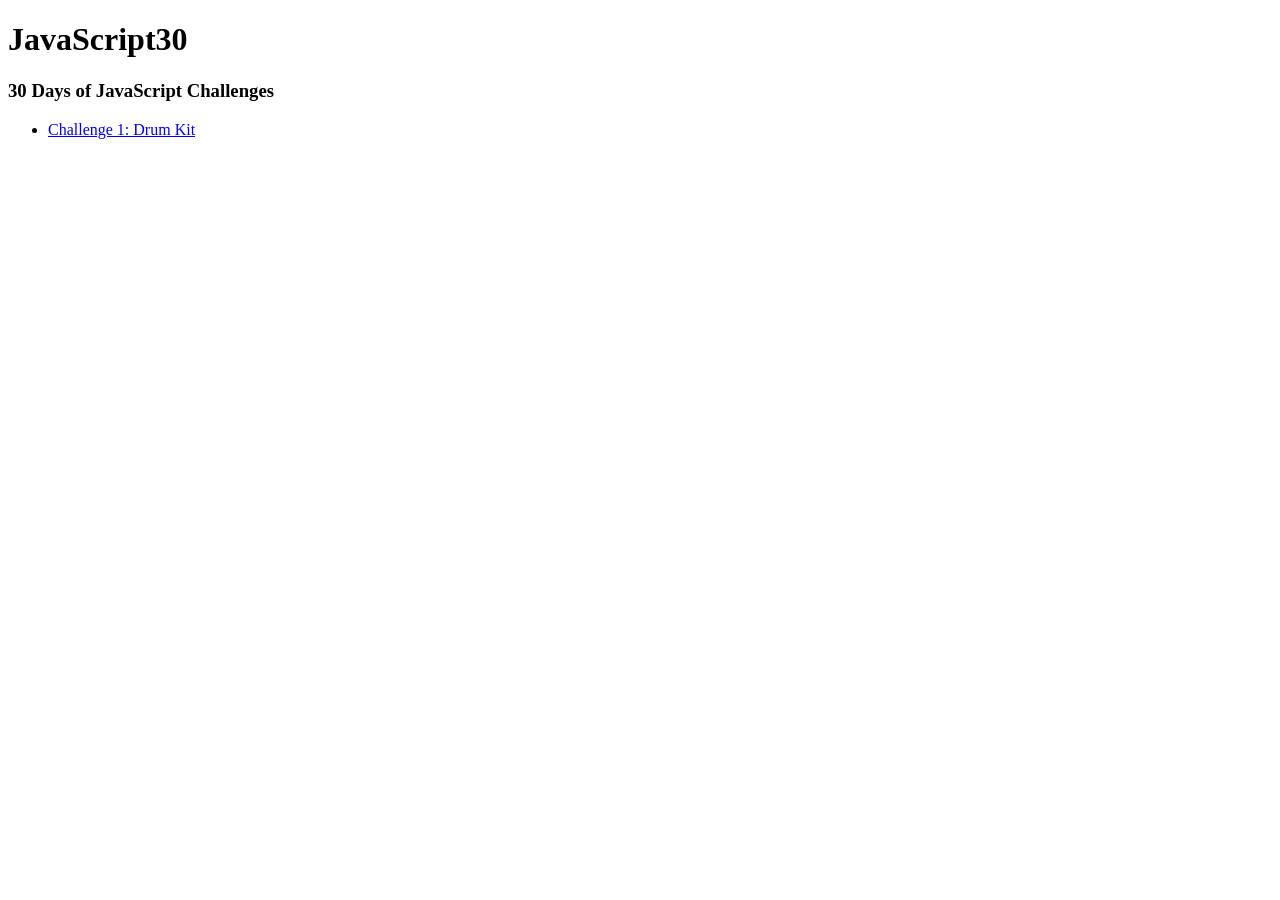
==== index.html @ 049ecd98 "Fix link path for Challenge 1: Drum Kit in index.html" ====
<!DOCTYPE html>
<html lang="en">
<head>
    <meta charset="UTF-8">
    <meta name="viewport" content="width=device-width, initial-scale=1.0">
    <title>JavaScript30</title>
</head>
<body>
    <h1>JavaScript30</h1>
    <h3>30 Days of JavaScript Challenges</h3>
    <ul>
        <li><a href="01-JavaScriptDrumKit/index.html">Challenge 1: Drum Kit</a></li>
    </ul>
</body>
</html>
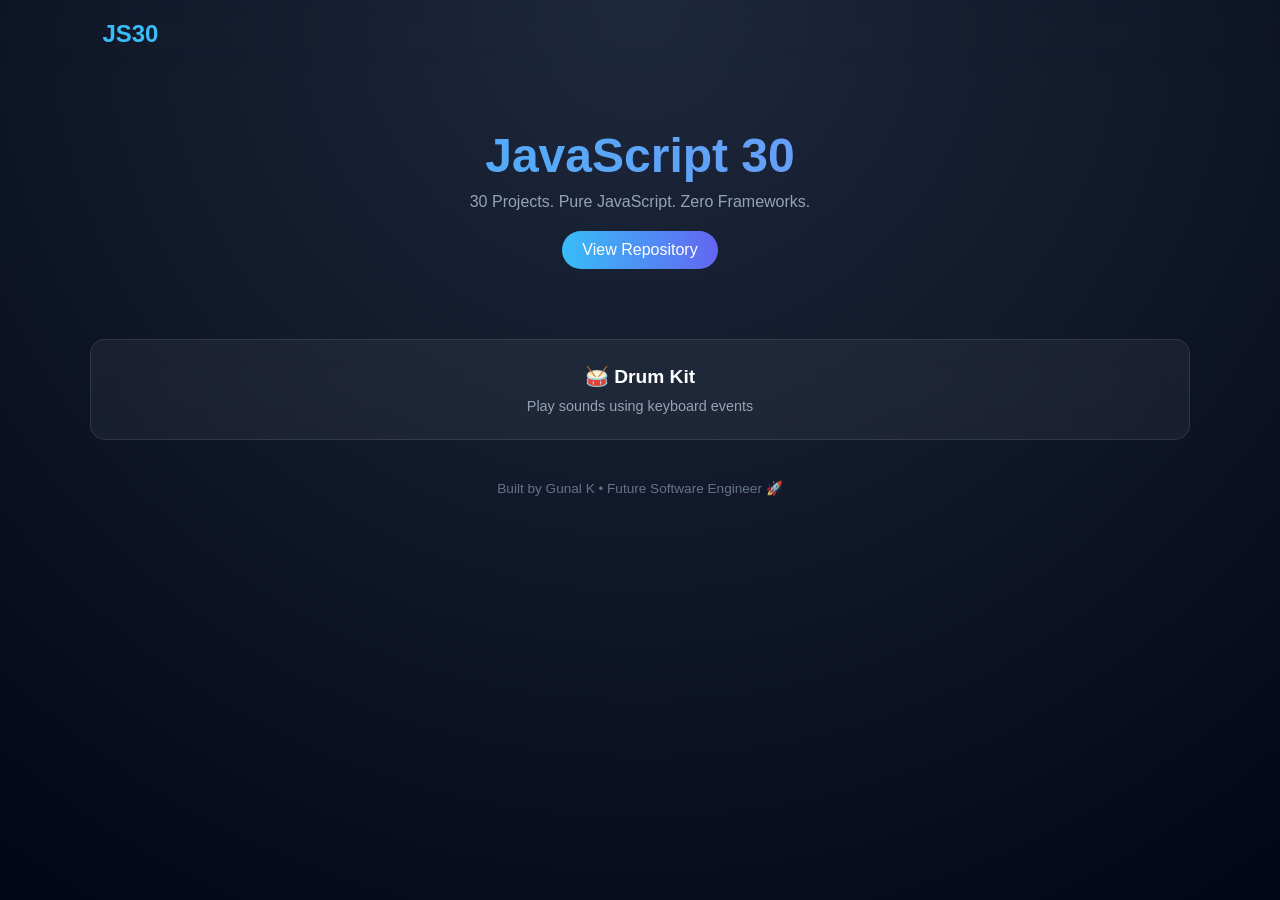
==== commit 461ad49f: "Enhance index.html layout and styling for improved user experience" ====
--- a/index.html
+++ b/index.html
@@ -1,15 +1,192 @@
 <!DOCTYPE html>
 <html lang="en">
 <head>
-    <meta charset="UTF-8">
-    <meta name="viewport" content="width=device-width, initial-scale=1.0">
-    <title>JavaScript30</title>
+<meta charset="UTF-8">
+<meta name="viewport" content="width=device-width, initial-scale=1.0">
+<title>JavaScript30 | Gunal K</title>
+
+<style>
+:root {
+    --bg: #0f172a;
+    --glass: rgba(255, 255, 255, 0.05);
+    --border: rgba(255, 255, 255, 0.1);
+    --text: #e2e8f0;
+    --accent: #38bdf8;
+}
+
+* {
+    margin: 0;
+    padding: 0;
+    box-sizing: border-box;
+    font-family: 'Segoe UI', sans-serif;
+}
+
+body {
+    background: radial-gradient(circle at top, #1e293b, #020617);
+    color: var(--text);
+    min-height: 100vh;
+}
+
+/* NAVBAR */
+nav {
+    display: flex;
+    justify-content: space-between;
+    padding: 20px 8%;
+    backdrop-filter: blur(10px);
+}
+
+nav h2 {
+    color: var(--accent);
+}
+
+nav a {
+    text-decoration: none;
+    color: var(--text);
+    font-size: 0.9rem;
+}
+
+/* HERO */
+.hero {
+    text-align: center;
+    padding: 60px 20px 30px;
+}
+
+.hero h1 {
+    font-size: 3rem;
+    background: linear-gradient(90deg, #38bdf8, #818cf8);
+    -webkit-background-clip: text;
+    color: transparent;
+}
+
+.hero p {
+    margin-top: 10px;
+    color: #94a3b8;
+}
+
+/* GRID */
+.container {
+    width: 90%;
+    max-width: 1100px;
+    margin: 40px auto;
+    display: grid;
+    grid-template-columns: repeat(auto-fit, minmax(240px, 1fr));
+    gap: 25px;
+}
+
+/* CARD */
+.card {
+    background: var(--glass);
+    border: 1px solid var(--border);
+    backdrop-filter: blur(15px);
+    border-radius: 15px;
+    padding: 25px;
+    text-decoration: none;
+    text-align: center;
+    color: white;
+    transition: all 0.3s ease;
+    position: relative;
+    overflow: hidden;
+}
+
+.card::before {
+    content: "";
+    position: absolute;
+    width: 120%;
+    height: 120%;
+    background: linear-gradient(120deg, transparent, rgba(56,189,248,0.3), transparent);
+    top: -10%;
+    left: -10%;
+    transform: rotate(25deg);
+    opacity: 0;
+    transition: 0.5s;
+}
+
+.card:hover::before {
+    opacity: 1;
+}
+
+.card:hover {
+    transform: translateY(-8px) scale(1.02);
+    box-shadow: 0 15px 40px rgba(0,0,0,0.6);
+    border-color: rgba(56,189,248,0.4);
+}
+
+.card h3 {
+    margin-bottom: 10px;
+    font-size: 1.2rem;
+}
+
+.card p {
+    font-size: 0.9rem;
+    color: #94a3b8;
+}
+
+/* FOOTER */
+footer {
+    text-align: center;
+    margin: 40px 0 20px;
+    font-size: 0.85rem;
+    color: #64748b;
+}
+
+/* BUTTON */
+.btn {
+    display: inline-block;
+    margin-top: 20px;
+    padding: 10px 20px;
+    border-radius: 25px;
+    background: linear-gradient(90deg, #38bdf8, #6366f1);
+    color: white;
+    text-decoration: none;
+    transition: 0.3s;
+}
+
+.btn:hover {
+    transform: scale(1.05);
+}
+</style>
 </head>
+
 <body>
-    <h1>JavaScript30</h1>
-    <h3>30 Days of JavaScript Challenges</h3>
-    <ul>
-        <li><a href="01-JavaScriptDrumKit/index.html">Challenge 1: Drum Kit</a></li>
-    </ul>
+
+<!-- NAV -->
+<nav>
+    <h2>JS30</h2>
+    <a href="https://github.com/Gunal-k" target="_blank"><img src="https://camo.githubusercontent.com/f1192e4d6223b82b7ddf3182f69b59e40f1a5457b896ffc9a2cdd8915fcc15a4/68747470733a2f2f696d672e736869656c64732e696f2f62616467652f4769744875622d3138313731373f7374796c653d666f722d7468652d6261646765266c6f676f3d676974687562266c6f676f436f6c6f723d7768697465" alt=""></a>
+</nav>
+
+<!-- HERO -->
+<section class="hero">
+    <h1>JavaScript 30</h1>
+    <p>30 Projects. Pure JavaScript. Zero Frameworks.</p>
+    <a href="https://github.com/Gunal-k/JavaScript30" target="_blank" class="btn">View Repository</a>
+</section>
+
+<!-- PROJECT GRID -->
+<div class="container">
+
+    <a href="01-JavaScriptDrumKit/index.html" target="_blank" class="card">
+        <h3>🥁 Drum Kit</h3>
+        <p>Play sounds using keyboard events</p>
+    </a>
+
+    <!-- <a href="02-clock/index.html" target="_blank" class="card">
+        <h3>⏰ JS Clock</h3>
+        <p>Real-time clock with CSS + JS</p>
+    </a>
+
+    <a href="03-css-variables/index.html" target="_blank" class="card">
+        <h3>🎨 CSS Variables</h3>
+        <p>Dynamic styling with JS controls</p>
+    </a> -->
+
+    <!-- Add more cards here -->
+
+</div>
+
+<footer>
+    Built by Gunal K • Future Software Engineer 🚀
+</footer>
+
 </body>
 </html>
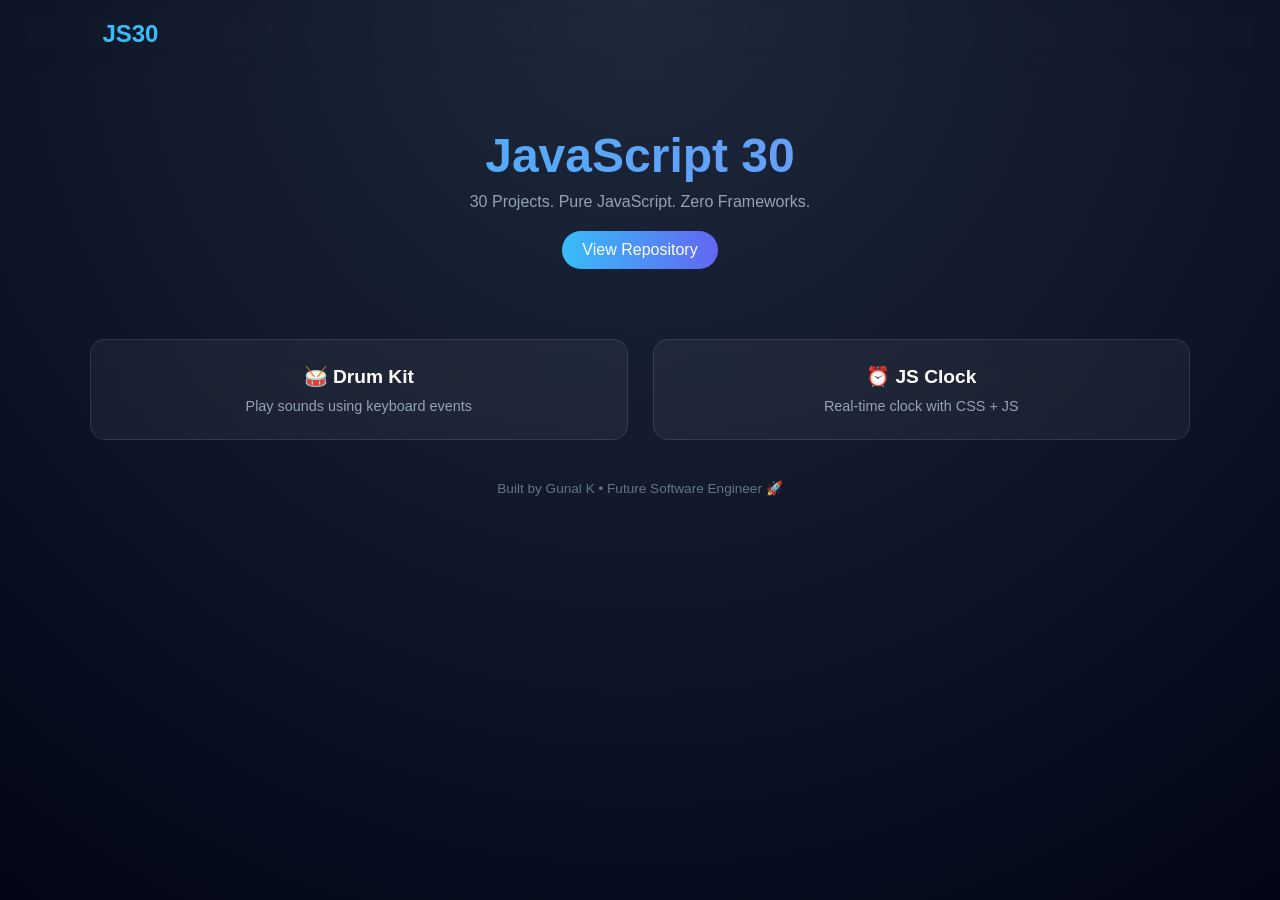
==== commit d35be4c0: "Add JS Clock project and update index.html with new link" ====
--- a/index.html
+++ b/index.html
@@ -1,192 +1,205 @@
-<!DOCTYPE html>
+<!doctype html>
 <html lang="en">
-<head>
-<meta charset="UTF-8">
-<meta name="viewport" content="width=device-width, initial-scale=1.0">
-<title>JavaScript30 | Gunal K</title>
-
-<style>
-:root {
-    --bg: #0f172a;
-    --glass: rgba(255, 255, 255, 0.05);
-    --border: rgba(255, 255, 255, 0.1);
-    --text: #e2e8f0;
-    --accent: #38bdf8;
-}
-
-* {
-    margin: 0;
-    padding: 0;
-    box-sizing: border-box;
-    font-family: 'Segoe UI', sans-serif;
-}
-
-body {
-    background: radial-gradient(circle at top, #1e293b, #020617);
-    color: var(--text);
-    min-height: 100vh;
-}
-
-/* NAVBAR */
-nav {
-    display: flex;
-    justify-content: space-between;
-    padding: 20px 8%;
-    backdrop-filter: blur(10px);
-}
-
-nav h2 {
-    color: var(--accent);
-}
-
-nav a {
-    text-decoration: none;
-    color: var(--text);
-    font-size: 0.9rem;
-}
-
-/* HERO */
-.hero {
-    text-align: center;
-    padding: 60px 20px 30px;
-}
-
-.hero h1 {
-    font-size: 3rem;
-    background: linear-gradient(90deg, #38bdf8, #818cf8);
-    -webkit-background-clip: text;
-    color: transparent;
-}
-
-.hero p {
-    margin-top: 10px;
-    color: #94a3b8;
-}
-
-/* GRID */
-.container {
-    width: 90%;
-    max-width: 1100px;
-    margin: 40px auto;
-    display: grid;
-    grid-template-columns: repeat(auto-fit, minmax(240px, 1fr));
-    gap: 25px;
-}
-
-/* CARD */
-.card {
-    background: var(--glass);
-    border: 1px solid var(--border);
-    backdrop-filter: blur(15px);
-    border-radius: 15px;
-    padding: 25px;
-    text-decoration: none;
-    text-align: center;
-    color: white;
-    transition: all 0.3s ease;
-    position: relative;
-    overflow: hidden;
-}
-
-.card::before {
-    content: "";
-    position: absolute;
-    width: 120%;
-    height: 120%;
-    background: linear-gradient(120deg, transparent, rgba(56,189,248,0.3), transparent);
-    top: -10%;
-    left: -10%;
-    transform: rotate(25deg);
-    opacity: 0;
-    transition: 0.5s;
-}
-
-.card:hover::before {
-    opacity: 1;
-}
-
-.card:hover {
-    transform: translateY(-8px) scale(1.02);
-    box-shadow: 0 15px 40px rgba(0,0,0,0.6);
-    border-color: rgba(56,189,248,0.4);
-}
-
-.card h3 {
-    margin-bottom: 10px;
-    font-size: 1.2rem;
-}
-
-.card p {
-    font-size: 0.9rem;
-    color: #94a3b8;
-}
-
-/* FOOTER */
-footer {
-    text-align: center;
-    margin: 40px 0 20px;
-    font-size: 0.85rem;
-    color: #64748b;
-}
-
-/* BUTTON */
-.btn {
-    display: inline-block;
-    margin-top: 20px;
-    padding: 10px 20px;
-    border-radius: 25px;
-    background: linear-gradient(90deg, #38bdf8, #6366f1);
-    color: white;
-    text-decoration: none;
-    transition: 0.3s;
-}
-
-.btn:hover {
-    transform: scale(1.05);
-}
-</style>
-</head>
-
-<body>
-
-<!-- NAV -->
-<nav>
-    <h2>JS30</h2>
-    <a href="https://github.com/Gunal-k" target="_blank"><img src="https://camo.githubusercontent.com/f1192e4d6223b82b7ddf3182f69b59e40f1a5457b896ffc9a2cdd8915fcc15a4/68747470733a2f2f696d672e736869656c64732e696f2f62616467652f4769744875622d3138313731373f7374796c653d666f722d7468652d6261646765266c6f676f3d676974687562266c6f676f436f6c6f723d7768697465" alt=""></a>
-</nav>
-
-<!-- HERO -->
-<section class="hero">
-    <h1>JavaScript 30</h1>
-    <p>30 Projects. Pure JavaScript. Zero Frameworks.</p>
-    <a href="https://github.com/Gunal-k/JavaScript30" target="_blank" class="btn">View Repository</a>
-</section>
-
-<!-- PROJECT GRID -->
-<div class="container">
-
-    <a href="01-JavaScriptDrumKit/index.html" target="_blank" class="card">
-        <h3>🥁 Drum Kit</h3>
-        <p>Play sounds using keyboard events</p>
-    </a>
-
-    <!-- <a href="02-clock/index.html" target="_blank" class="card">
-        <h3>⏰ JS Clock</h3>
-        <p>Real-time clock with CSS + JS</p>
-    </a>
-
-    <a href="03-css-variables/index.html" target="_blank" class="card">
-        <h3>🎨 CSS Variables</h3>
-        <p>Dynamic styling with JS controls</p>
-    </a> -->
-
-    <!-- Add more cards here -->
-
-</div>
-
-<footer>
-    Built by Gunal K • Future Software Engineer 🚀
-</footer>
-
-</body>
-</html>+	<head>
+		<meta charset="UTF-8" />
+		<meta name="viewport" content="width=device-width, initial-scale=1.0" />
+		<title>JavaScript30 | Gunal K</title>
+
+		<style>
+			:root {
+				--bg: #0f172a;
+				--glass: rgba(255, 255, 255, 0.05);
+				--border: rgba(255, 255, 255, 0.1);
+				--text: #e2e8f0;
+				--accent: #38bdf8;
+			}
+
+			* {
+				margin: 0;
+				padding: 0;
+				box-sizing: border-box;
+				font-family: "Segoe UI", sans-serif;
+			}
+
+			body {
+				background: radial-gradient(circle at top, #1e293b, #020617);
+				color: var(--text);
+				min-height: 100vh;
+			}
+
+			/* NAVBAR */
+			nav {
+				display: flex;
+				justify-content: space-between;
+				padding: 20px 8%;
+				backdrop-filter: blur(10px);
+			}
+
+			nav h2 {
+				color: var(--accent);
+			}
+
+			nav a {
+				text-decoration: none;
+				color: var(--text);
+				font-size: 0.9rem;
+			}
+
+			/* HERO */
+			.hero {
+				text-align: center;
+				padding: 60px 20px 30px;
+			}
+
+			.hero h1 {
+				font-size: 3rem;
+				background: linear-gradient(90deg, #38bdf8, #818cf8);
+				background-clip: text;
+				-webkit-background-clip: text;
+				color: transparent;
+			}
+
+			.hero p {
+				margin-top: 10px;
+				color: #94a3b8;
+			}
+
+			/* GRID */
+			.container {
+				width: 90%;
+				max-width: 1100px;
+				margin: 40px auto;
+				display: grid;
+				grid-template-columns: repeat(auto-fit, minmax(240px, 1fr));
+				gap: 25px;
+			}
+
+			/* CARD */
+			.card {
+				background: var(--glass);
+				border: 1px solid var(--border);
+				backdrop-filter: blur(15px);
+				border-radius: 15px;
+				padding: 25px;
+				text-decoration: none;
+				text-align: center;
+				color: white;
+				transition: all 0.3s ease;
+				position: relative;
+				overflow: hidden;
+			}
+
+			.card::before {
+				content: "";
+				position: absolute;
+				width: 120%;
+				height: 120%;
+				background: linear-gradient(
+					120deg,
+					transparent,
+					rgba(56, 189, 248, 0.3),
+					transparent
+				);
+				top: -10%;
+				left: -10%;
+				transform: rotate(25deg);
+				opacity: 0;
+				transition: 0.5s;
+			}
+
+			.card:hover::before {
+				opacity: 1;
+			}
+
+			.card:hover {
+				transform: translateY(-8px) scale(1.02);
+				box-shadow: 0 15px 40px rgba(0, 0, 0, 0.6);
+				border-color: rgba(56, 189, 248, 0.4);
+			}
+
+			.card h3 {
+				margin-bottom: 10px;
+				font-size: 1.2rem;
+			}
+
+			.card p {
+				font-size: 0.9rem;
+				color: #94a3b8;
+			}
+
+			/* FOOTER */
+			footer {
+				text-align: center;
+				margin: 40px 0 20px;
+				font-size: 0.85rem;
+				color: #64748b;
+			}
+
+			/* BUTTON */
+			.btn {
+				display: inline-block;
+				margin-top: 20px;
+				padding: 10px 20px;
+				border-radius: 25px;
+				background: linear-gradient(90deg, #38bdf8, #6366f1);
+				color: white;
+				text-decoration: none;
+				transition: 0.3s;
+			}
+
+			.btn:hover {
+				transform: scale(1.05);
+			}
+		</style>
+	</head>
+
+	<body>
+		<!-- NAV -->
+		<nav>
+			<h2>JS30</h2>
+			<a href="https://github.com/Gunal-k" target="_blank"
+				><img
+					src="https://camo.githubusercontent.com/f1192e4d6223b82b7ddf3182f69b59e40f1a5457b896ffc9a2cdd8915fcc15a4/68747470733a2f2f696d672e736869656c64732e696f2f62616467652f4769744875622d3138313731373f7374796c653d666f722d7468652d6261646765266c6f676f3d676974687562266c6f676f436f6c6f723d7768697465"
+					alt=""
+			/></a>
+		</nav>
+
+		<!-- HERO -->
+		<section class="hero">
+			<h1>JavaScript 30</h1>
+			<p>30 Projects. Pure JavaScript. Zero Frameworks.</p>
+			<a
+				href="https://github.com/Gunal-k/JavaScript30"
+				target="_blank"
+				class="btn"
+				>View Repository</a
+			>
+		</section>
+
+		<!-- PROJECT GRID -->
+		<div class="container">
+			<a
+				href="01-JavaScriptDrumKit/index.html"
+				target="_blank"
+				class="card"
+			>
+				<h3>🥁 Drum Kit</h3>
+				<p>Play sounds using keyboard events</p>
+			</a>
+
+			<a href="02-JSandCSSClock/index.html" target="_blank" class="card">
+        		<h3>⏰ JS Clock</h3>
+        		<p>Real-time clock with CSS + JS</p>
+    		</a>
+
+			<!-- <a href="03-css-variables/index.html" target="_blank" class="card">
+				<h3>🎨 CSS Variables</h3>
+				<p>Dynamic styling with JS controls</p>
+			</a> -->
+
+			<!-- Add more cards here -->
+		</div>
+
+		<footer>Built by Gunal K • Future Software Engineer 🚀</footer>
+	</body>
+</html>
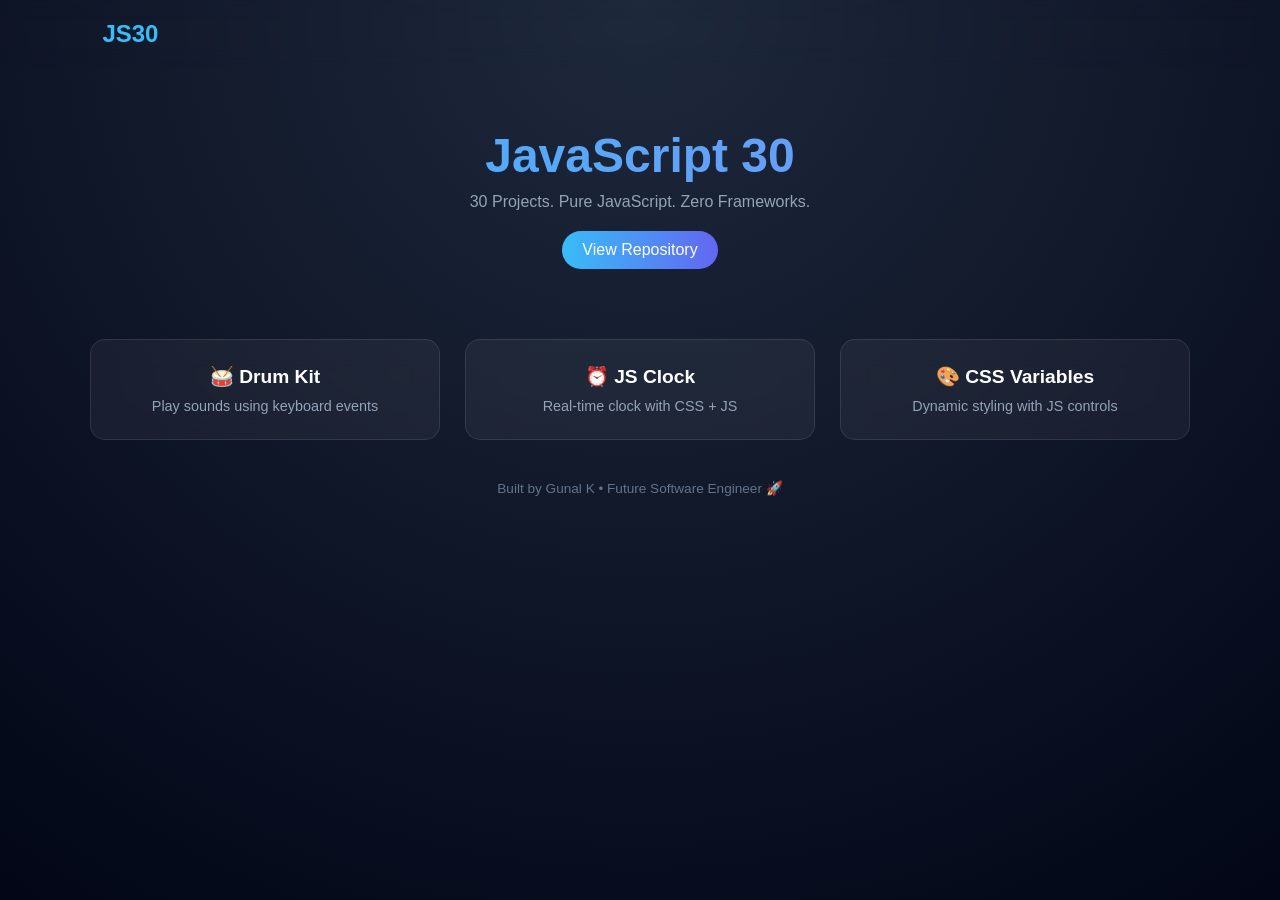
==== commit d288d9f7: "added code of project 3" ====
--- a/index.html
+++ b/index.html
@@ -4,6 +4,7 @@
 		<meta charset="UTF-8" />
 		<meta name="viewport" content="width=device-width, initial-scale=1.0" />
 		<title>JavaScript30 | Gunal K</title>
+		<link rel="icon" href="image.png" />
 
 		<style>
 			:root {
@@ -192,10 +193,10 @@
         		<p>Real-time clock with CSS + JS</p>
     		</a>
 
-			<!-- <a href="03-css-variables/index.html" target="_blank" class="card">
+			<a href="03-CSSVariables/index.html" target="_blank" class="card">
 				<h3>🎨 CSS Variables</h3>
 				<p>Dynamic styling with JS controls</p>
-			</a> -->
+			</a>
 
 			<!-- Add more cards here -->
 		</div>
